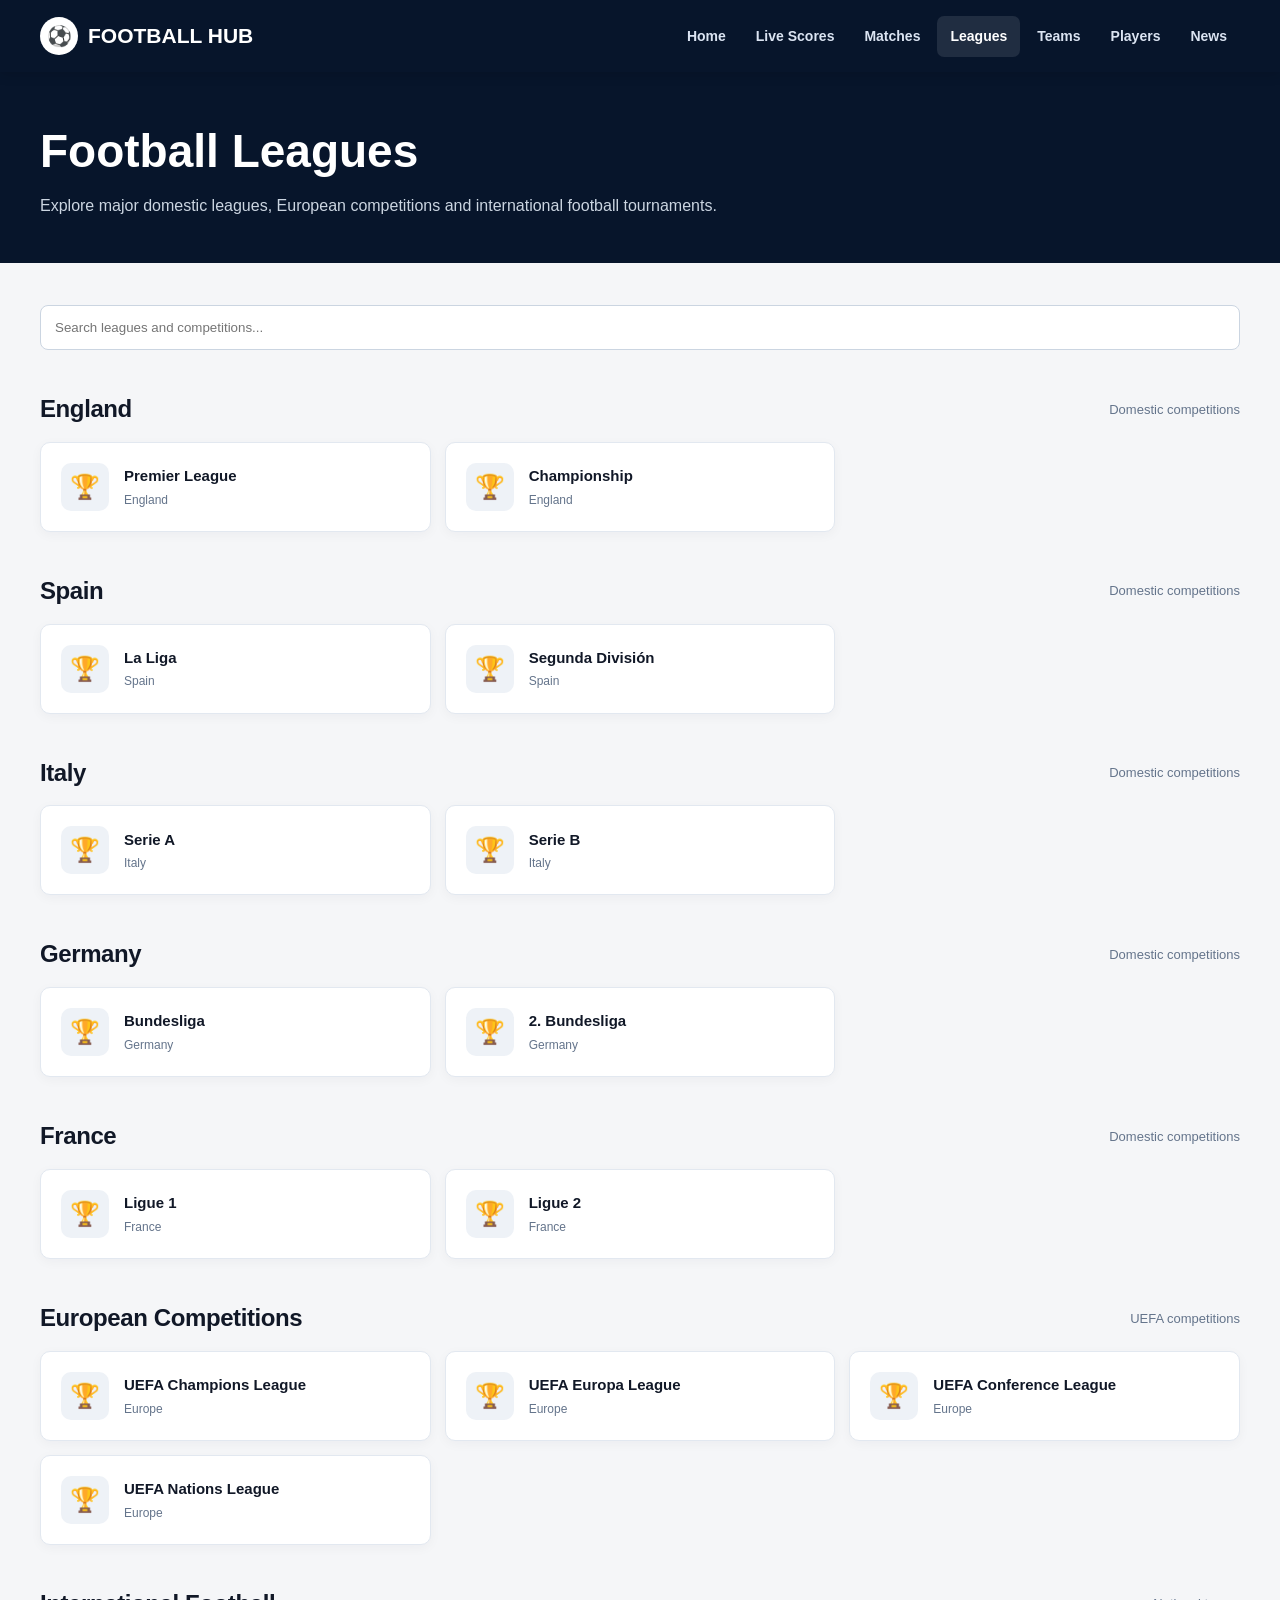
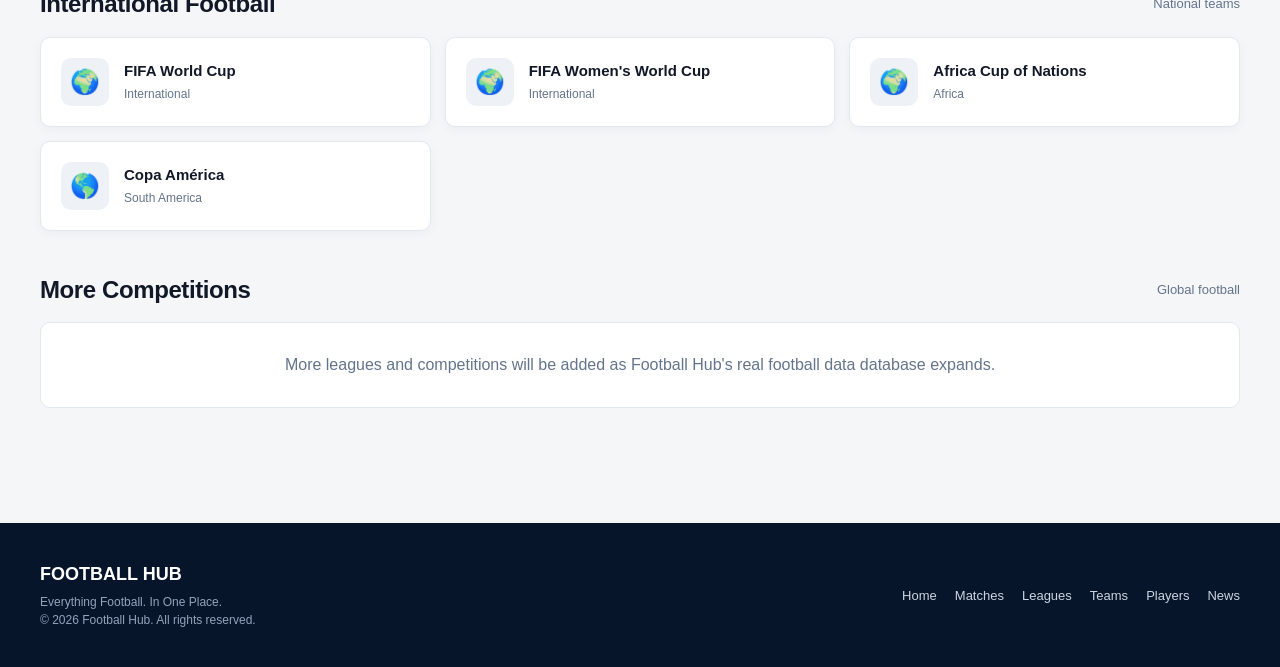
==== leagues.html @ 1ca44f1f "Create Football Hub leagues page Create the Football Hub leagues and competitions page with domestic" ====
<!DOCTYPE html>
<html lang="en">
<head>
  <meta charset="UTF-8">
  <meta name="viewport" content="width=device-width, initial-scale=1.0">

  <title>Leagues | Football Hub</title>

  <meta
    name="description"
    content="Explore football leagues and competitions from around the world on Football Hub."
  >

  <link rel="stylesheet" href="style.css">
</head>

<body>

  <!-- =====================================================
       HEADER
       ===================================================== -->

  <header class="site-header">

    <div class="container header-inner">

      <a href="index.html" class="logo">
        <span class="logo-ball">⚽</span>
        <span>FOOTBALL HUB</span>
      </a>

      <button
        class="menu-button"
        type="button"
        aria-label="Open navigation menu"
        aria-expanded="false"
      >
        ☰
      </button>

      <nav class="main-nav" aria-label="Main navigation">

        <a href="index.html">Home</a>
        <a href="matches.html">Live Scores</a>
        <a href="matches.html">Matches</a>
        <a href="leagues.html">Leagues</a>
        <a href="teams.html">Teams</a>
        <a href="players.html">Players</a>
        <a href="news.html">News</a>

      </nav>

    </div>

  </header>


  <!-- =====================================================
       PAGE HEADER
       ===================================================== -->

  <section class="page-header">

    <div class="container">

      <h1>
        Football Leagues
      </h1>

      <p>
        Explore major domestic leagues, European competitions
        and international football tournaments.
      </p>

    </div>

  </section>


  <!-- =====================================================
       MAIN CONTENT
       ===================================================== -->

  <main>

    <div class="container">


      <!-- =================================================
           SEARCH
           ================================================= -->

      <section class="section">

        <div class="search-box">

          <input
            type="search"
            id="league-search"
            placeholder="Search leagues and competitions..."
            aria-label="Search leagues"
          >

        </div>

      </section>


      <!-- =================================================
           ENGLAND
           ================================================= -->

      <section class="section">

        <div class="section-heading">

          <h2>
            England
          </h2>

          <span>
            Domestic competitions
          </span>

        </div>

        <div class="league-grid">


          <a
            href="matches.html"
            class="card league-card card-hover"
            data-league="Premier League England"
          >

            <div class="league-icon">
              🏆
            </div>

            <div>

              <h3>
                Premier League
              </h3>

              <p>
                England
              </p>

            </div>

          </a>


          <a
            href="matches.html"
            class="card league-card card-hover"
            data-league="Championship England"
          >

            <div class="league-icon">
              🏆
            </div>

            <div>

              <h3>
                Championship
              </h3>

              <p>
                England
              </p>

            </div>

          </a>


        </div>

      </section>


      <!-- =================================================
           SPAIN
           ================================================= -->

      <section class="section">

        <div class="section-heading">

          <h2>
            Spain
          </h2>

          <span>
            Domestic competitions
          </span>

        </div>

        <div class="league-grid">


          <a
            href="matches.html"
            class="card league-card card-hover"
            data-league="La Liga Spain"
          >

            <div class="league-icon">
              🏆
            </div>

            <div>

              <h3>
                La Liga
              </h3>

              <p>
                Spain
              </p>

            </div>

          </a>


          <a
            href="matches.html"
            class="card league-card card-hover"
            data-league="Segunda Division Spain"
          >

            <div class="league-icon">
              🏆
            </div>

            <div>

              <h3>
                Segunda División
              </h3>

              <p>
                Spain
              </p>

            </div>

          </a>


        </div>

      </section>


      <!-- =================================================
           ITALY
           ================================================= -->

      <section class="section">

        <div class="section-heading">

          <h2>
            Italy
          </h2>

          <span>
            Domestic competitions
          </span>

        </div>

        <div class="league-grid">


          <a
            href="matches.html"
            class="card league-card card-hover"
            data-league="Serie A Italy"
          >

            <div class="league-icon">
              🏆
            </div>

            <div>

              <h3>
                Serie A
              </h3>

              <p>
                Italy
              </p>

            </div>

          </a>


          <a
            href="matches.html"
            class="card league-card card-hover"
            data-league="Serie B Italy"
          >

            <div class="league-icon">
              🏆
            </div>

            <div>

              <h3>
                Serie B
              </h3>

              <p>
                Italy
              </p>

            </div>

          </a>


        </div>

      </section>


      <!-- =================================================
           GERMANY
           ================================================= -->

      <section class="section">

        <div class="section-heading">

          <h2>
            Germany
          </h2>

          <span>
            Domestic competitions
          </span>

        </div>

        <div class="league-grid">


          <a
            href="matches.html"
            class="card league-card card-hover"
            data-league="Bundesliga Germany"
          >

            <div class="league-icon">
              🏆
            </div>

            <div>

              <h3>
                Bundesliga
              </h3>

              <p>
                Germany
              </p>

            </div>

          </a>


          <a
            href="matches.html"
            class="card league-card card-hover"
            data-league="2 Bundesliga Germany"
          >

            <div class="league-icon">
              🏆
            </div>

            <div>

              <h3>
                2. Bundesliga
              </h3>

              <p>
                Germany
              </p>

            </div>

          </a>


        </div>

      </section>


      <!-- =================================================
           FRANCE
           ================================================= -->

      <section class="section">

        <div class="section-heading">

          <h2>
            France
          </h2>

          <span>
            Domestic competitions
          </span>

        </div>

        <div class="league-grid">


          <a
            href="matches.html"
            class="card league-card card-hover"
            data-league="Ligue 1 France"
          >

            <div class="league-icon">
              🏆
            </div>

            <div>

              <h3>
                Ligue 1
              </h3>

              <p>
                France
              </p>

            </div>

          </a>


          <a
            href="matches.html"
            class="card league-card card-hover"
            data-league="Ligue 2 France"
          >

            <div class="league-icon">
              🏆
            </div>

            <div>

              <h3>
                Ligue 2
              </h3>

              <p>
                France
              </p>

            </div>

          </a>


        </div>

      </section>


      <!-- =================================================
           EUROPE
           ================================================= -->

      <section class="section">

        <div class="section-heading">

          <h2>
            European Competitions
          </h2>

          <span>
            UEFA competitions
          </span>

        </div>

        <div class="league-grid">


          <a
            href="matches.html"
            class="card league-card card-hover"
            data-league="UEFA Champions League Europe"
          >

            <div class="league-icon">
              🏆
            </div>

            <div>

              <h3>
                UEFA Champions League
              </h3>

              <p>
                Europe
              </p>

            </div>

          </a>


          <a
            href="matches.html"
            class="card league-card card-hover"
            data-league="UEFA Europa League Europe"
          >

            <div class="league-icon">
              🏆
            </div>

            <div>

              <h3>
                UEFA Europa League
              </h3>

              <p>
                Europe
              </p>

            </div>

          </a>


          <a
            href="matches.html"
            class="card league-card card-hover"
            data-league="UEFA Conference League Europe"
          >

            <div class="league-icon">
              🏆
            </div>

            <div>

              <h3>
                UEFA Conference League
              </h3>

              <p>
                Europe
              </p>

            </div>

          </a>


          <a
            href="matches.html"
            class="card league-card card-hover"
            data-league="UEFA Nations League Europe"
          >

            <div class="league-icon">
              🏆
            </div>

            <div>

              <h3>
                UEFA Nations League
              </h3>

              <p>
                Europe
              </p>

            </div>

          </a>


        </div>

      </section>


      <!-- =================================================
           INTERNATIONAL FOOTBALL
           ================================================= -->

      <section class="section">

        <div class="section-heading">

          <h2>
            International Football
          </h2>

          <span>
            National teams
          </span>

        </div>

        <div class="league-grid">


          <a
            href="matches.html"
            class="card league-card card-hover"
            data-league="FIFA World Cup International"
          >

            <div class="league-icon">
              🌍
            </div>

            <div>

              <h3>
                FIFA World Cup
              </h3>

              <p>
                International
              </p>

            </div>

          </a>


          <a
            href="matches.html"
            class="card league-card card-hover"
            data-league="FIFA Women's World Cup International"
          >

            <div class="league-icon">
              🌍
            </div>

            <div>

              <h3>
                FIFA Women's World Cup
              </h3>

              <p>
                International
              </p>

            </div>

          </a>


          <a
            href="matches.html"
            class="card league-card card-hover"
            data-league="Africa Cup of Nations AFCON"
          >

            <div class="league-icon">
              🌍
            </div>

            <div>

              <h3>
                Africa Cup of Nations
              </h3>

              <p>
                Africa
              </p>

            </div>

          </a>


          <a
            href="matches.html"
            class="card league-card card-hover"
            data-league="Copa America South America"
          >

            <div class="league-icon">
              🌎
            </div>

            <div>

              <h3>
                Copa América
              </h3>

              <p>
                South America
              </p>

            </div>

          </a>


        </div>

      </section>


      <!-- =================================================
           MORE COMPETITIONS
           ================================================= -->

      <section class="section">

        <div class="section-heading">

          <h2>
            More Competitions
          </h2>

          <span>
            Global football
          </span>

        </div>

        <div class="no-results">

          <p>
            More leagues and competitions will be added as
            Football Hub's real football data database expands.
          </p>

        </div>

      </section>


    </div>

  </main>


  <!-- =====================================================
       FOOTER
       ===================================================== -->

  <footer class="site-footer">

    <div class="container footer-inner">

      <div>

        <div class="footer-logo">
          FOOTBALL HUB
        </div>

        <div class="footer-text">
          Everything Football. In One Place.
        </div>

        <div class="footer-text">
          © <span data-current-year></span> Football Hub.
          All rights reserved.
        </div>

      </div>


      <div class="footer-links">

        <a href="index.html">
          Home
        </a>

        <a href="matches.html">
          Matches
        </a>

        <a href="leagues.html">
          Leagues
        </a>

        <a href="teams.html">
          Teams
        </a>

        <a href="players.html">
          Players
        </a>

        <a href="news.html">
          News
        </a>

      </div>

    </div>

  </footer>


  <!-- =====================================================
       LEAGUE SEARCH
       ===================================================== -->

  <script>

    const leagueSearch = document.getElementById("league-search");

    if (leagueSearch) {

      leagueSearch.addEventListener("input", function () {

        const searchTerm = this.value.toLowerCase().trim();

        const leagueCards =
          document.querySelectorAll("[data-league]");

        leagueCards.forEach(function (card) {

          const leagueName =
            card.getAttribute("data-league").toLowerCase();

          if (leagueName.includes(searchTerm)) {
            card.style.display = "";
          } else {
            card.style.display = "none";
          }

        });

      });

    }

  </script>


  <script src="script.js"></script>

</body>
</html>
---- style.css ----
/* =========================================================
   FOOTBALL HUB
   Main Website Stylesheet
   ========================================================= */

* {
  margin: 0;
  padding: 0;
  box-sizing: border-box;
}

html {
  scroll-behavior: smooth;
}

body {
  font-family: Arial, Helvetica, sans-serif;
  background: #f5f6f8;
  color: #111827;
  line-height: 1.5;
}

a {
  color: inherit;
  text-decoration: none;
}

button,
input,
select,
textarea {
  font-family: inherit;
}

button {
  cursor: pointer;
}

/* =========================================================
   CONTAINER
   ========================================================= */

.container {
  width: min(1200px, calc(100% - 40px));
  margin: 0 auto;
}

/* =========================================================
   HEADER
   ========================================================= */

.site-header {
  width: 100%;
  background: #07152b;
  color: #ffffff;
  position: sticky;
  top: 0;
  z-index: 1000;
  box-shadow: 0 2px 12px rgba(0, 0, 0, 0.15);
}

.header-inner {
  min-height: 72px;
  display: flex;
  align-items: center;
  justify-content: space-between;
  gap: 20px;
}

.logo {
  display: inline-flex;
  align-items: center;
  gap: 10px;
  font-size: 21px;
  font-weight: 800;
  white-space: nowrap;
}

.logo-ball {
  width: 38px;
  height: 38px;
  border-radius: 50%;
  background: #ffffff;
  color: #07152b;
  display: flex;
  align-items: center;
  justify-content: center;
  font-size: 20px;
}

.main-nav {
  display: flex;
  align-items: center;
  gap: 4px;
}

.main-nav a {
  padding: 10px 13px;
  border-radius: 7px;
  color: #dbe4f2;
  font-size: 14px;
  font-weight: 600;
  transition: 0.2s ease;
}

.main-nav a:hover,
.main-nav a.active {
  background: rgba(255, 255, 255, 0.1);
  color: #ffffff;
}

.menu-button {
  display: none;
  border: 0;
  background: transparent;
  color: #ffffff;
  font-size: 27px;
  line-height: 1;
}

/* =========================================================
   HERO
   ========================================================= */

.hero {
  background:
    linear-gradient(
      rgba(4, 15, 32, 0.94),
      rgba(4, 15, 32, 0.94)
    ),
    radial-gradient(
      circle at top right,
      #164e63,
      #07152b 60%
    );

  color: #ffffff;
  padding: 70px 0;
}

.hero-content {
  max-width: 850px;
}

.hero-label {
  display: inline-block;
  padding: 7px 12px;
  margin-bottom: 18px;
  border: 1px solid rgba(255, 255, 255, 0.16);
  border-radius: 20px;
  background: rgba(255, 255, 255, 0.08);
  font-size: 13px;
  font-weight: 700;
}

.hero h1 {
  max-width: 850px;
  margin-bottom: 18px;
  font-size: clamp(38px, 6vw, 68px);
  line-height: 1.05;
  letter-spacing: -1.5px;
}

.hero p {
  max-width: 680px;
  margin-bottom: 28px;
  color: #cbd5e1;
  font-size: 18px;
}

.hero-actions {
  display: flex;
  align-items: center;
  gap: 12px;
  flex-wrap: wrap;
}

/* =========================================================
   BUTTONS
   ========================================================= */

.primary-button,
.secondary-button {
  display: inline-flex;
  align-items: center;
  justify-content: center;
  min-height: 45px;
  padding: 12px 20px;
  border-radius: 8px;
  font-size: 14px;
  font-weight: 700;
  transition: 0.2s ease;
}

.primary-button {
  background: #ffffff;
  border: 1px solid #ffffff;
  color: #07152b;
}

.primary-button:hover {
  background: #e5e7eb;
  transform: translateY(-1px);
}

.secondary-button {
  background: transparent;
  border: 1px solid #64748b;
  color: #ffffff;
}

.secondary-button:hover {
  background: rgba(255, 255, 255, 0.08);
}

/* =========================================================
   MAIN CONTENT
   ========================================================= */

main {
  padding: 42px 0 70px;
}

.section {
  margin-bottom: 45px;
}

.section-heading {
  display: flex;
  align-items: center;
  justify-content: space-between;
  gap: 15px;
  margin-bottom: 18px;
}

.section-heading h2 {
  font-size: 24px;
  line-height: 1.2;
  letter-spacing: -0.4px;
}

.section-heading span {
  color: #64748b;
  font-size: 13px;
}

/* =========================================================
   LIVE SCORES
   ========================================================= */

.live-box {
  padding: 28px;
  background: #ffffff;
  border: 1px solid #e2e8f0;
  border-radius: 12px;
  text-align: center;
  box-shadow: 0 3px 12px rgba(15, 23, 42, 0.05);
}

.live-icon {
  margin-bottom: 10px;
  font-size: 36px;
}

.live-box h3 {
  margin-bottom: 7px;
  font-size: 19px;
}

.live-box p {
  max-width: 650px;
  margin: 0 auto;
  color: #64748b;
  font-size: 14px;
}

.status {
  display: inline-flex;
  align-items: center;
  gap: 7px;
  margin-top: 16px;
  color: #475569;
  font-size: 12px;
  font-weight: 700;
}

.status-dot {
  width: 8px;
  height: 8px;
  border-radius: 50%;
  background: #94a3b8;
}

/* =========================================================
   CARDS
   ========================================================= */

.card {
  background: #ffffff;
  border: 1px solid #e2e8f0;
  border-radius: 10px;
  box-shadow: 0 3px 12px rgba(15, 23, 42, 0.04);
}

.card-hover {
  transition: 0.2s ease;
}

.card-hover:hover {
  transform: translateY(-2px);
  box-shadow: 0 7px 20px rgba(15, 23, 42, 0.08);
}

/* =========================================================
   QUICK ACCESS
   ========================================================= */

.quick-grid {
  display: grid;
  grid-template-columns: repeat(4, 1fr);
  gap: 14px;
}

.quick-card {
  padding: 20px;
}

.quick-card .icon {
  margin-bottom: 12px;
  font-size: 26px;
}

.quick-card h3 {
  margin-bottom: 5px;
  font-size: 16px;
}

.quick-card p {
  color: #64748b;
  font-size: 13px;
}

/* =========================================================
   LEAGUES
   ========================================================= */

.league-grid {
  display: grid;
  grid-template-columns: repeat(3, 1fr);
  gap: 14px;
}

.league-card {
  display: flex;
  align-items: center;
  gap: 15px;
  padding: 20px;
}

.league-icon {
  width: 48px;
  height: 48px;
  flex: 0 0 48px;
  display: flex;
  align-items: center;
  justify-content: center;
  border-radius: 10px;
  background: #eef2f7;
  font-size: 24px;
}

.league-card h3 {
  margin-bottom: 3px;
  font-size: 15px;
}

.league-card p {
  color: #64748b;
  font-size: 12px;
}

/* =========================================================
   FEATURES
   ========================================================= */

.features {
  display: grid;
  grid-template-columns: repeat(3, 1fr);
  gap: 16px;
}

.feature {
  padding: 25px;
  background: #07152b;
  border-radius: 12px;
  color: #ffffff;
}

.feature-icon {
  margin-bottom: 14px;
  font-size: 28px;
}

.feature h3 {
  margin-bottom: 7px;
  font-size: 17px;
}

.feature p {
  color: #cbd5e1;
  font-size: 13px;
}

/* =========================================================
   NEWS
   ========================================================= */

.news-box {
  padding: 25px;
}

.news-message {
  color: #64748b;
  font-size: 14px;
}

/* =========================================================
   PAGE HEADER
   ========================================================= */

.page-header {
  padding: 45px 0;
  background: #07152b;
  color: #ffffff;
}

.page-header h1 {
  margin-bottom: 8px;
  font-size: clamp(30px, 5vw, 46px);
}

.page-header p {
  max-width: 700px;
  color: #cbd5e1;
}

/* =========================================================
   MATCHES
   ========================================================= */

.match-list {
  display: grid;
  gap: 12px;
}

.match-card {
  display: grid;
  grid-template-columns: 1fr auto 1fr;
  align-items: center;
  gap: 20px;
  padding: 20px;
}

.match-team {
  display: flex;
  align-items: center;
  gap: 10px;
  font-weight: 700;
}

.match-team.away {
  justify-content: flex-end;
  text-align: right;
}

.team-badge {
  width: 40px;
  height: 40px;
  border-radius: 50%;
  background: #eef2f7;
  display: flex;
  align-items: center;
  justify-content: center;
}

.match-center {
  min-width: 95px;
  text-align: center;
}

.match-time {
  font-size: 13px;
  font-weight: 700;
}

.match-status {
  margin-top: 4px;
  color: #64748b;
  font-size: 11px;
}

/* =========================================================
   TABLES
   ========================================================= */

.table-wrapper {
  overflow-x: auto;
  background: #ffffff;
  border: 1px solid #e2e8f0;
  border-radius: 10px;
}

.data-table {
  width: 100%;
  min-width: 650px;
  border-collapse: collapse;
}

.data-table th,
.data-table td {
  padding: 13px 15px;
  border-bottom: 1px solid #e2e8f0;
  text-align: left;
  font-size: 13px;
}

.data-table th {
  background: #f8fafc;
  color: #475569;
  font-size: 12px;
  text-transform: uppercase;
  letter-spacing: 0.3px;
}

.data-table tr:last-child td {
  border-bottom: 0;
}

/* =========================================================
   SEARCH
   ========================================================= */

.search-box {
  display: flex;
  gap: 10px;
  margin-bottom: 20px;
}

.search-box input {
  width: 100%;
  min-height: 45px;
  padding: 10px 14px;
  border: 1px solid #cbd5e1;
  border-radius: 8px;
  background: #ffffff;
  color: #111827;
  outline: none;
}

.search-box input:focus {
  border-color: #64748b;
}

/* =========================================================
   FILTERS
   ========================================================= */

.filters {
  display: flex;
  align-items: center;
  gap: 10px;
  flex-wrap: wrap;
  margin-bottom: 20px;
}

.filters select {
  min-height: 42px;
  padding: 8px 12px;
  border: 1px solid #cbd5e1;
  border-radius: 8px;
  background: #ffffff;
  color: #111827;
}

/* =========================================================
   TEAM GRID
   ========================================================= */

.team-grid {
  display: grid;
  grid-template-columns: repeat(4, 1fr);
  gap: 14px;
}

.team-card {
  padding: 20px;
  text-align: center;
}

.team-card .team-badge {
  margin: 0 auto 12px;
  width: 55px;
  height: 55px;
}

.team-card h3 {
  margin-bottom: 3px;
  font-size: 15px;
}

.team-card p {
  color: #64748b;
  font-size: 12px;
}

/* =========================================================
   PLAYER GRID
   ========================================================= */

.player-grid {
  display: grid;
  grid-template-columns: repeat(4, 1fr);
  gap: 14px;
}

.player-card {
  padding: 20px;
  text-align: center;
}

.player-photo {
  width: 75px;
  height: 75px;
  margin: 0 auto 12px;
  border-radius: 50%;
  background: #eef2f7;
  display: flex;
  align-items: center;
  justify-content: center;
  font-size: 30px;
}

.player-card h3 {
  margin-bottom: 3px;
  font-size: 15px;
}

.player-card p {
  color: #64748b;
  font-size: 12px;
}

/* =========================================================
   NEWS GRID
   ========================================================= */

.news-grid {
  display: grid;
  grid-template-columns: repeat(3, 1fr);
  gap: 16px;
}

.news-card {
  overflow: hidden;
}

.news-image {
  height: 170px;
  background: #e2e8f0;
  display: flex;
  align-items: center;
  justify-content: center;
  color: #64748b;
  font-size: 13px;
}

.news-content {
  padding: 18px;
}

.news-category {
  margin-bottom: 7px;
  color: #64748b;
  font-size: 11px;
  font-weight: 700;
  text-transform: uppercase;
}

.news-card h3 {
  margin-bottom: 8px;
  font-size: 16px;
}

.news-card p {
  color: #64748b;
  font-size: 13px;
}

/* =========================================================
   AUTH PAGES
   ========================================================= */

.auth-page {
  min-height: calc(100vh - 72px);
  display: flex;
  align-items: center;
  justify-content: center;
  padding: 40px 20px;
}

.auth-card {
  width: min(430px, 100%);
  padding: 30px;
}

.auth-card h1 {
  margin-bottom: 8px;
  font-size: 27px;
}

.auth-card > p {
  margin-bottom: 25px;
  color: #64748b;
  font-size: 14px;
}

.form-group {
  margin-bottom: 17px;
}

.form-group label {
  display: block;
  margin-bottom: 7px;
  color: #334155;
  font-size: 13px;
  font-weight: 700;
}

.form-group input {
  width: 100%;
  min-height: 45px;
  padding: 10px 13px;
  border: 1px solid #cbd5e1;
  border-radius: 8px;
  outline: none;
  background: #ffffff;
}

.form-group input:focus {
  border-color: #64748b;
}

.form-submit {
  width: 100%;
  min-height: 45px;
  border: 0;
  border-radius: 8px;
  background: #07152b;
  color: #ffffff;
  font-weight: 700;
}

.form-submit:hover {
  background: #102644;
}

.form-footer {
  margin-top: 18px;
  text-align: center;
  color: #64748b;
  font-size: 13px;
}

.form-footer a {
  color: #07152b;
  font-weight: 700;
}

/* =========================================================
   FOOTER
   ========================================================= */

.site-footer {
  padding: 38px 0;
  background: #07152b;
  color: #ffffff;
}

.footer-inner {
  display: flex;
  align-items: center;
  justify-content: space-between;
  gap: 20px;
}

.footer-logo {
  margin-bottom: 5px;
  font-size: 18px;
  font-weight: 800;
}

.footer-text {
  color: #94a3b8;
  font-size: 12px;
}

.footer-links {
  display: flex;
  align-items: center;
  gap: 18px;
  flex-wrap: wrap;
}

.footer-links a {
  color: #cbd5e1;
  font-size: 13px;
}

.footer-links a:hover {
  color: #ffffff;
}

/* =========================================================
   UTILITY CLASSES
   ========================================================= */

.text-center {
  text-align: center;
}

.muted {
  color: #64748b;
}

.hidden {
  display: none !important;
}

.no-results {
  padding: 30px;
  background: #ffffff;
  border: 1px solid #e2e8f0;
  border-radius: 10px;
  color: #64748b;
  text-align: center;
}

/* =========================================================
   TABLET
   ========================================================= */

@media (max-width: 1000px) {

  .quick-grid {
    grid-template-columns: repeat(2, 1fr);
  }

  .league-grid {
    grid-template-columns: repeat(2, 1fr);
  }

  .team-grid {
    grid-template-columns: repeat(3, 1fr);
  }

  .player-grid {
    grid-template-columns: repeat(3, 1fr);
  }

  .news-grid {
    grid-template-columns: repeat(2, 1fr);
  }

  .features {
    grid-template-columns: 1fr;
  }
}

/* =========================================================
   MOBILE NAVIGATION
   ========================================================= */

@media (max-width: 800px) {

  .header-inner {
    min-height: 64px;
  }

  .menu-button {
    display: block;
  }

  .main-nav {
    display: none;
    position: absolute;
    top: 64px;
    left: 0;
    right: 0;
    padding: 10px 20px 18px;
    background: #07152b;
    border-top: 1px solid rgba(255, 255, 255, 0.08);
    flex-direction: column;
    align-items: stretch;
  }

  .main-nav.show {
    display: flex;
  }

  .main-nav a {
    width: 100%;
  }

  .match-card {
    grid-template-columns: 1fr;
    gap: 12px;
  }

  .match-team,
  .match-team.away {
    justify-content: center;
    text-align: center;
  }

  .match-center {
    margin: auto;
  }
}

/* =========================================================
   SMALL MOBILE
   ========================================================= */

@media (max-width: 600px) {

  .container {
    width: min(100% - 32px, 1200px);
  }

  .logo {
    font-size: 18px;
  }

  .logo-ball {
    width: 34px;
    height: 34px;
    font-size: 18px;
  }

  .hero {
    padding: 50px 0 55px;
  }

  .hero h1 {
    font-size: 40px;
  }

  .hero p {
    font-size: 16px;
  }

  main {
    padding: 30px 0 55px;
  }

  .quick-grid,
  .league-grid,
  .team-grid,
  .player-grid,
  .news-grid {
    grid-template-columns: 1fr;
  }

  .section-heading {
    align-items: flex-start;
    flex-direction: column;
  }

  .search-box {
    flex-direction: column;
  }

  .footer-inner {
    align-items: flex-start;
    flex-direction: column;
  }
}
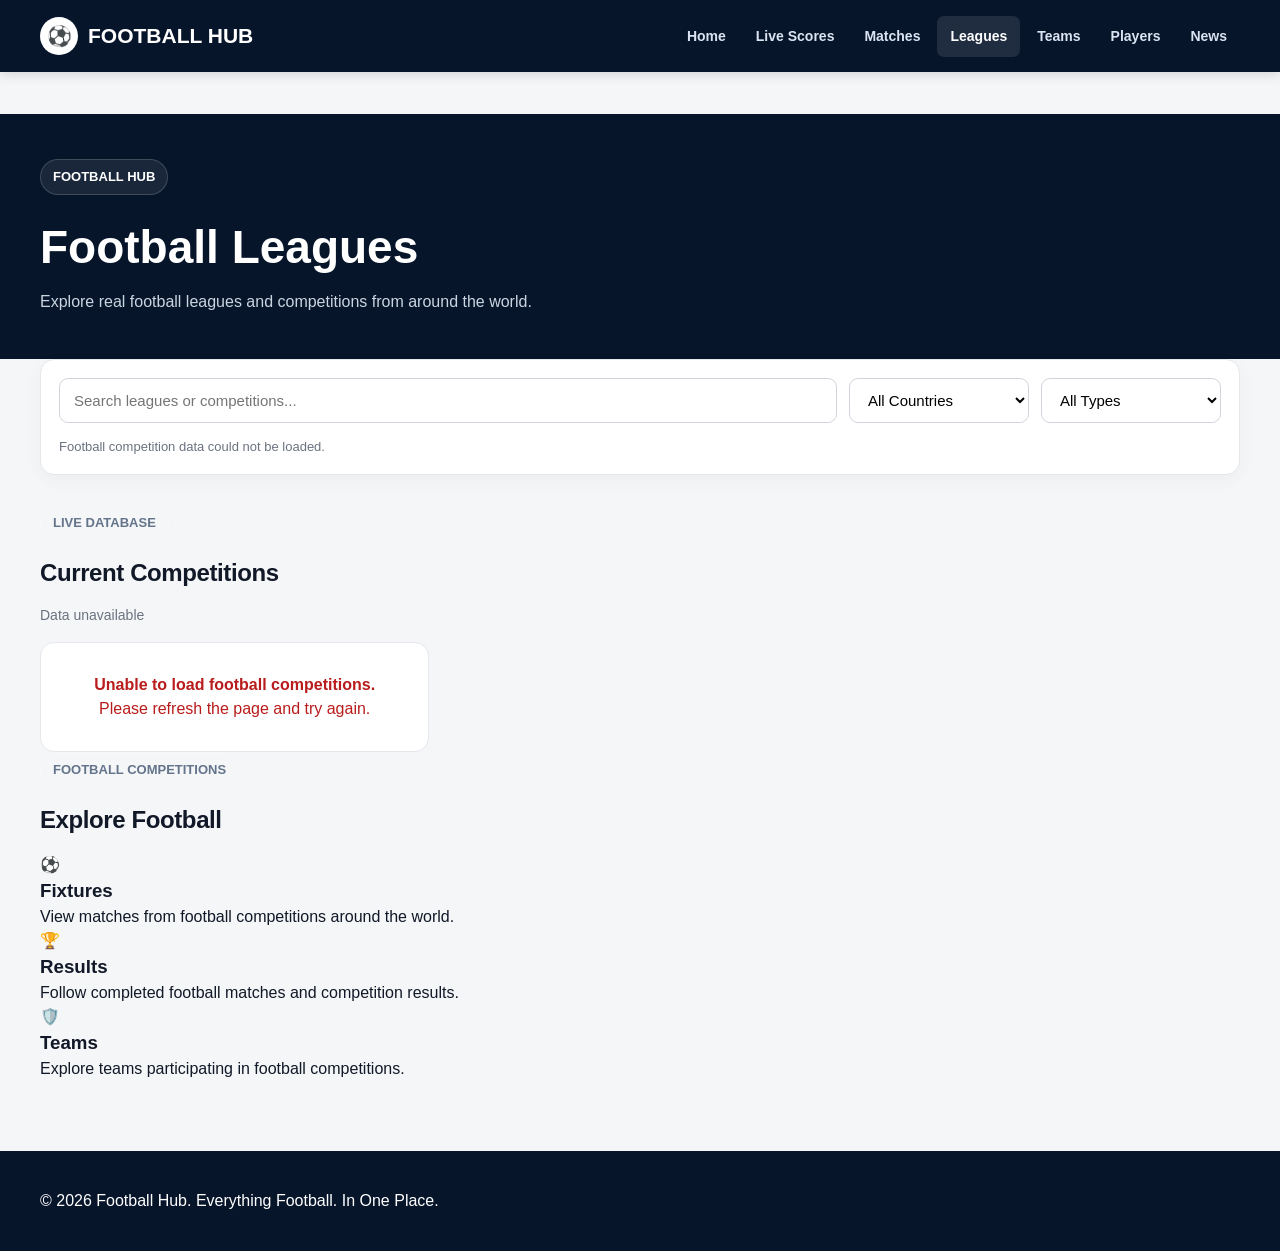
==== commit 07431a36: "Connect leagues page to real football data Replace the Football Hub leagues placeholder page with a " ====
--- a/leagues.html
+++ b/leagues.html
@@ -4,21 +4,167 @@
   <meta charset="UTF-8">
   <meta name="viewport" content="width=device-width, initial-scale=1.0">
 
-  <title>Leagues | Football Hub</title>
+  <title>Football Hub | Football Leagues & Competitions</title>
 
   <meta
     name="description"
-    content="Explore football leagues and competitions from around the world on Football Hub."
+    content="Explore real football leagues and competitions from around the world."
   >
 
   <link rel="stylesheet" href="style.css">
+
+  <style>
+    .league-controls {
+      background: #ffffff;
+      border: 1px solid #e5e7eb;
+      border-radius: 14px;
+      padding: 18px;
+      margin-bottom: 30px;
+      box-shadow: 0 5px 18px rgba(0, 0, 0, 0.04);
+    }
+
+    .league-controls-row {
+      display: flex;
+      flex-wrap: wrap;
+      gap: 12px;
+    }
+
+    .league-search {
+      flex: 1;
+      min-width: 220px;
+      border: 1px solid #d1d5db;
+      border-radius: 9px;
+      padding: 12px 14px;
+      font-size: 15px;
+      outline: none;
+    }
+
+    .league-search:focus {
+      border-color: #111827;
+    }
+
+    .league-select {
+      min-width: 180px;
+      border: 1px solid #d1d5db;
+      border-radius: 9px;
+      padding: 12px 14px;
+      background: #ffffff;
+      font-size: 15px;
+      cursor: pointer;
+    }
+
+    .league-status {
+      margin-top: 14px;
+      font-size: 13px;
+      color: #6b7280;
+    }
+
+    .real-leagues-grid {
+      display: grid;
+      grid-template-columns: repeat(3, minmax(0, 1fr));
+      gap: 16px;
+    }
+
+    .real-league-card {
+      display: flex;
+      align-items: center;
+      gap: 14px;
+      background: #ffffff;
+      border: 1px solid #e5e7eb;
+      border-radius: 14px;
+      padding: 17px;
+      box-shadow: 0 5px 18px rgba(0, 0, 0, 0.04);
+      transition: transform 0.2s ease, box-shadow 0.2s ease;
+    }
+
+    .real-league-card:hover {
+      transform: translateY(-2px);
+      box-shadow: 0 8px 24px rgba(0, 0, 0, 0.08);
+    }
+
+    .real-league-logo {
+      width: 52px;
+      height: 52px;
+      object-fit: contain;
+      flex-shrink: 0;
+    }
+
+    .real-league-info {
+      min-width: 0;
+    }
+
+    .real-league-info h3 {
+      margin: 0 0 5px;
+      font-size: 16px;
+      color: #111827;
+    }
+
+    .real-league-info p {
+      margin: 0;
+      font-size: 13px;
+      color: #6b7280;
+    }
+
+    .league-type {
+      display: inline-block;
+      margin-top: 7px;
+      font-size: 11px;
+      font-weight: 700;
+      text-transform: uppercase;
+      letter-spacing: 0.04em;
+      color: #6b7280;
+    }
+
+    .loading-state,
+    .empty-state,
+    .error-state {
+      background: #ffffff;
+      border: 1px solid #e5e7eb;
+      border-radius: 14px;
+      padding: 30px 20px;
+      text-align: center;
+      color: #6b7280;
+    }
+
+    .error-state {
+      color: #b91c1c;
+    }
+
+    .league-count {
+      margin-bottom: 16px;
+      color: #6b7280;
+      font-size: 14px;
+    }
+
+    @media (max-width: 1000px) {
+      .real-leagues-grid {
+        grid-template-columns: repeat(2, minmax(0, 1fr));
+      }
+    }
+
+    @media (max-width: 650px) {
+      .real-leagues-grid {
+        grid-template-columns: 1fr;
+      }
+
+      .league-controls-row {
+        flex-direction: column;
+      }
+
+      .league-search,
+      .league-select {
+        width: 100%;
+        min-width: 0;
+      }
+    }
+  </style>
 </head>
 
 <body>
 
-  <!-- =====================================================
+  <!-- ================================
        HEADER
-       ===================================================== -->
+  ================================= -->
 
   <header class="site-header">
 
@@ -32,14 +178,13 @@
       <button
         class="menu-button"
         type="button"
-        aria-label="Open navigation menu"
+        aria-label="Open navigation"
         aria-expanded="false"
       >
         ☰
       </button>
 
-      <nav class="main-nav" aria-label="Main navigation">
-
+      <nav class="main-nav">
         <a href="index.html">Home</a>
         <a href="matches.html">Live Scores</a>
         <a href="matches.html">Matches</a>
@@ -47,7 +192,6 @@
         <a href="teams.html">Teams</a>
         <a href="players.html">Players</a>
         <a href="news.html">News</a>
-
       </nav>
 
     </div>
@@ -55,821 +199,826 @@
   </header>
 
 
-  <!-- =====================================================
-       PAGE HEADER
-       ===================================================== -->
-
-  <section class="page-header">
-
-    <div class="container">
-
-      <h1>
-        Football Leagues
-      </h1>
-
-      <p>
-        Explore major domestic leagues, European competitions
-        and international football tournaments.
-      </p>
-
-    </div>
-
-  </section>
-
-
-  <!-- =====================================================
-       MAIN CONTENT
-       ===================================================== -->
+  <!-- ================================
+       MAIN
+  ================================= -->
 
   <main>
 
-    <div class="container">
-
-
-      <!-- =================================================
-           SEARCH
-           ================================================= -->
-
-      <section class="section">
-
-        <div class="search-box">
-
-          <input
-            type="search"
-            id="league-search"
-            placeholder="Search leagues and competitions..."
-            aria-label="Search leagues"
+    <section class="page-header">
+
+      <div class="container">
+
+        <span class="hero-label">
+          FOOTBALL HUB
+        </span>
+
+        <h1>
+          Football Leagues
+        </h1>
+
+        <p>
+          Explore real football leagues and competitions
+          from around the world.
+        </p>
+
+      </div>
+
+    </section>
+
+
+    <section class="main-section">
+
+      <div class="container">
+
+        <!-- CONTROLS -->
+
+        <div class="league-controls">
+
+          <div class="league-controls-row">
+
+            <input
+              type="search"
+              id="league-search"
+              class="league-search"
+              placeholder="Search leagues or competitions..."
+              autocomplete="off"
+            >
+
+            <select
+              id="country-filter"
+              class="league-select"
+            >
+              <option value="">All Countries</option>
+            </select>
+
+            <select
+              id="type-filter"
+              class="league-select"
+            >
+              <option value="">All Types</option>
+              <option value="League">League</option>
+              <option value="Cup">Cup</option>
+            </select>
+
+          </div>
+
+          <div
+            id="league-status"
+            class="league-status"
           >
+            Loading real football competitions...
+          </div>
 
         </div>
 
-      </section>
-
-
-      <!-- =================================================
-           ENGLAND
-           ================================================= -->
-
-      <section class="section">
+
+        <!-- REAL LEAGUES -->
 
         <div class="section-heading">
 
-          <h2>
-            England
-          </h2>
-
-          <span>
-            Domestic competitions
-          </span>
+          <div>
+
+            <span class="hero-label">
+              LIVE DATABASE
+            </span>
+
+            <h2>
+              Current Competitions
+            </h2>
+
+          </div>
 
         </div>
 
-        <div class="league-grid">
-
+
+        <div
+          id="league-count"
+          class="league-count"
+        >
+          Loading competitions...
+        </div>
+
+
+        <div
+          id="real-leagues"
+          class="real-leagues-grid"
+        >
+
+          <div class="loading-state">
+            Loading real football leagues...
+          </div>
+
+        </div>
+
+      </div>
+
+    </section>
+
+
+    <!-- ================================
+         FOOTBALL COMPETITIONS
+    ================================= -->
+
+    <section class="main-section">
+
+      <div class="container">
+
+        <div class="section-heading">
+
+          <div>
+
+            <span class="hero-label">
+              FOOTBALL COMPETITIONS
+            </span>
+
+            <h2>
+              Explore Football
+            </h2>
+
+          </div>
+
+        </div>
+
+
+        <div class="feature-grid">
 
           <a
             href="matches.html"
-            class="card league-card card-hover"
-            data-league="Premier League England"
+            class="feature-card"
           >
 
-            <div class="league-icon">
-              🏆
-            </div>
-
-            <div>
-
-              <h3>
-                Premier League
-              </h3>
-
-              <p>
-                England
-              </p>
-
-            </div>
+            <span class="feature-card-icon">
+              ⚽
+            </span>
+
+            <h3>
+              Fixtures
+            </h3>
+
+            <p>
+              View matches from football competitions
+              around the world.
+            </p>
 
           </a>
 
 
           <a
             href="matches.html"
-            class="card league-card card-hover"
-            data-league="Championship England"
+            class="feature-card"
           >
 
-            <div class="league-icon">
+            <span class="feature-card-icon">
               🏆
-            </div>
-
-            <div>
-
-              <h3>
-                Championship
-              </h3>
-
-              <p>
-                England
-              </p>
-
-            </div>
+            </span>
+
+            <h3>
+              Results
+            </h3>
+
+            <p>
+              Follow completed football matches
+              and competition results.
+            </p>
 
           </a>
 
 
+          <a
+            href="teams.html"
+            class="feature-card"
+          >
+
+            <span class="feature-card-icon">
+              🛡️
+            </span>
+
+            <h3>
+              Teams
+            </h3>
+
+            <p>
+              Explore teams participating in
+              football competitions.
+            </p>
+
+          </a>
+
         </div>
 
-      </section>
-
-
-      <!-- =================================================
-           SPAIN
-           ================================================= -->
-
-      <section class="section">
-
-        <div class="section-heading">
-
-          <h2>
-            Spain
-          </h2>
-
-          <span>
-            Domestic competitions
+      </div>
+
+    </section>
+
+  </main>
+
+
+  <!-- ================================
+       FOOTER
+  ================================= -->
+
+  <footer class="site-footer">
+
+    <div class="container">
+
+      <p>
+        © <span data-current-year></span>
+        Football Hub.
+        Everything Football. In One Place.
+      </p>
+
+    </div>
+
+  </footer>
+
+
+  <script src="script.js"></script>
+
+
+  <!-- ================================
+       REAL LEAGUE DATA
+  ================================= -->
+
+  <script>
+
+    const LEAGUES_API_ENDPOINT =
+      "/api/football";
+
+
+    const leagueContainer =
+      document.getElementById(
+        "real-leagues"
+      );
+
+
+    const leagueSearch =
+      document.getElementById(
+        "league-search"
+      );
+
+
+    const countryFilter =
+      document.getElementById(
+        "country-filter"
+      );
+
+
+    const typeFilter =
+      document.getElementById(
+        "type-filter"
+      );
+
+
+    const leagueStatus =
+      document.getElementById(
+        "league-status"
+      );
+
+
+    const leagueCount =
+      document.getElementById(
+        "league-count"
+      );
+
+
+    let allLeagues = [];
+
+
+    /* ================================
+       ESCAPE HTML
+    ================================= */
+
+    function escapeHtml(value) {
+
+      return String(value ?? "")
+        .replaceAll("&", "&amp;")
+        .replaceAll("<", "&lt;")
+        .replaceAll(">", "&gt;")
+        .replaceAll('"', "&quot;")
+        .replaceAll("'", "&#039;");
+
+    }
+
+
+    function escapeAttribute(value) {
+
+      return escapeHtml(value);
+
+    }
+
+
+    /* ================================
+       GET CURRENT LEAGUES
+    ================================= */
+
+    async function getLeagues() {
+
+      const url =
+        `${LEAGUES_API_ENDPOINT}?endpoint=leagues&current=true`;
+
+
+      const response =
+        await fetch(url);
+
+
+      let data;
+
+
+      try {
+
+        data =
+          await response.json();
+
+      } catch (error) {
+
+        throw new Error(
+          "Invalid response from football API."
+        );
+
+      }
+
+
+      if (!response.ok) {
+
+        if (data && data.errors) {
+
+          throw new Error(
+            Object.values(data.errors).join(", ")
+          );
+
+        }
+
+        throw new Error(
+          data?.error ||
+          "Unable to load leagues."
+        );
+
+      }
+
+
+      if (
+        data.errors &&
+        Object.keys(data.errors).length > 0
+      ) {
+
+        throw new Error(
+          Object.values(data.errors).join(", ")
+        );
+
+      }
+
+
+      return data.response || [];
+
+    }
+
+
+    /* ================================
+       BUILD COUNTRY FILTER
+    ================================= */
+
+    function buildCountryFilter(leagues) {
+
+      const countries =
+        new Set();
+
+
+      leagues.forEach(item => {
+
+        const country =
+          item?.country?.name;
+
+
+        if (country) {
+          countries.add(country);
+        }
+
+      });
+
+
+      const sortedCountries =
+        Array.from(countries)
+          .sort((a, b) =>
+            a.localeCompare(b)
+          );
+
+
+      countryFilter.innerHTML = `
+        <option value="">
+          All Countries
+        </option>
+      `;
+
+
+      sortedCountries.forEach(country => {
+
+        const option =
+          document.createElement("option");
+
+
+        option.value =
+          country;
+
+
+        option.textContent =
+          country;
+
+
+        countryFilter.appendChild(
+          option
+        );
+
+      });
+
+    }
+
+
+    /* ================================
+       CREATE LEAGUE CARD
+    ================================= */
+
+    function createLeagueCard(item) {
+
+      const league =
+        item?.league || {};
+
+
+      const country =
+        item?.country || {};
+
+
+      const card =
+        document.createElement("article");
+
+
+      card.className =
+        "real-league-card";
+
+
+      card.dataset.name =
+        (league.name || "")
+          .toLowerCase();
+
+
+      card.dataset.country =
+        (country.name || "")
+          .toLowerCase();
+
+
+      card.dataset.type =
+        (league.type || "")
+          .toLowerCase();
+
+
+      card.innerHTML = `
+
+        ${
+          league.logo
+            ? `
+              <img
+                src="${escapeAttribute(
+                  league.logo
+                )}"
+                alt="${escapeAttribute(
+                  league.name || "League"
+                )}"
+                class="real-league-logo"
+                loading="lazy"
+              >
+            `
+            : `
+              <div
+                class="real-league-logo"
+                aria-hidden="true"
+              >
+                ⚽
+              </div>
+            `
+        }
+
+
+        <div class="real-league-info">
+
+          <h3>
+            ${escapeHtml(
+              league.name ||
+              "Unknown Competition"
+            )}
+          </h3>
+
+          <p>
+            ${escapeHtml(
+              country.name ||
+              "International"
+            )}
+          </p>
+
+          <span class="league-type">
+            ${escapeHtml(
+              league.type ||
+              "Competition"
+            )}
           </span>
 
         </div>
 
-        <div class="league-grid">
-
-
-          <a
-            href="matches.html"
-            class="card league-card card-hover"
-            data-league="La Liga Spain"
-          >
-
-            <div class="league-icon">
-              🏆
-            </div>
-
-            <div>
-
-              <h3>
-                La Liga
-              </h3>
-
-              <p>
-                Spain
-              </p>
-
-            </div>
-
-          </a>
-
-
-          <a
-            href="matches.html"
-            class="card league-card card-hover"
-            data-league="Segunda Division Spain"
-          >
-
-            <div class="league-icon">
-              🏆
-            </div>
-
-            <div>
-
-              <h3>
-                Segunda División
-              </h3>
-
-              <p>
-                Spain
-              </p>
-
-            </div>
-
-          </a>
-
-
+      `;
+
+
+      return card;
+
+    }
+
+
+    /* ================================
+       DISPLAY LEAGUES
+    ================================= */
+
+    function displayLeagues(leagues) {
+
+      leagueContainer.innerHTML = "";
+
+
+      leagueCount.textContent =
+        `${leagues.length} ${
+          leagues.length === 1
+            ? "competition"
+            : "competitions"
+        }`;
+
+
+      if (!leagues.length) {
+
+        leagueContainer.innerHTML = `
+
+          <div class="empty-state">
+
+            <strong>
+              No competitions found.
+            </strong>
+
+            <p>
+              Try another search or filter.
+            </p>
+
+          </div>
+
+        `;
+
+        return;
+
+      }
+
+
+      leagues.forEach(item => {
+
+        leagueContainer.appendChild(
+          createLeagueCard(item)
+        );
+
+      });
+
+    }
+
+
+    /* ================================
+       FILTER LEAGUES
+    ================================= */
+
+    function filterLeagues() {
+
+      const search =
+        leagueSearch.value
+          .trim()
+          .toLowerCase();
+
+
+      const country =
+        countryFilter.value
+          .trim()
+          .toLowerCase();
+
+
+      const type =
+        typeFilter.value
+          .trim()
+          .toLowerCase();
+
+
+      const filtered =
+        allLeagues.filter(item => {
+
+          const league =
+            item?.league || {};
+
+
+          const itemCountry =
+            item?.country || {};
+
+
+          const name =
+            (league.name || "")
+              .toLowerCase();
+
+
+          const itemCountryName =
+            (itemCountry.name || "")
+              .toLowerCase();
+
+
+          const itemType =
+            (league.type || "")
+              .toLowerCase();
+
+
+          const matchesSearch =
+            !search ||
+            name.includes(search) ||
+            itemCountryName.includes(search);
+
+
+          const matchesCountry =
+            !country ||
+            itemCountryName === country;
+
+
+          const matchesType =
+            !type ||
+            itemType === type;
+
+
+          return (
+            matchesSearch &&
+            matchesCountry &&
+            matchesType
+          );
+
+        });
+
+
+      displayLeagues(filtered);
+
+
+      leagueStatus.textContent =
+        `Showing ${filtered.length} of ${allLeagues.length} current competitions.`;
+
+    }
+
+
+    /* ================================
+       LOAD LEAGUES
+    ================================= */
+
+    async function loadLeagues() {
+
+      leagueStatus.textContent =
+        "Loading real football competitions...";
+
+
+      leagueContainer.innerHTML = `
+
+        <div class="loading-state">
+          Loading real football leagues...
         </div>
 
-      </section>
-
-
-      <!-- =================================================
-           ITALY
-           ================================================= -->
-
-      <section class="section">
-
-        <div class="section-heading">
-
-          <h2>
-            Italy
-          </h2>
-
-          <span>
-            Domestic competitions
-          </span>
-
-        </div>
-
-        <div class="league-grid">
-
-
-          <a
-            href="matches.html"
-            class="card league-card card-hover"
-            data-league="Serie A Italy"
-          >
-
-            <div class="league-icon">
-              🏆
-            </div>
-
-            <div>
-
-              <h3>
-                Serie A
-              </h3>
-
-              <p>
-                Italy
-              </p>
-
-            </div>
-
-          </a>
-
-
-          <a
-            href="matches.html"
-            class="card league-card card-hover"
-            data-league="Serie B Italy"
-          >
-
-            <div class="league-icon">
-              🏆
-            </div>
-
-            <div>
-
-              <h3>
-                Serie B
-              </h3>
-
-              <p>
-                Italy
-              </p>
-
-            </div>
-
-          </a>
-
-
-        </div>
-
-      </section>
-
-
-      <!-- =================================================
-           GERMANY
-           ================================================= -->
-
-      <section class="section">
-
-        <div class="section-heading">
-
-          <h2>
-            Germany
-          </h2>
-
-          <span>
-            Domestic competitions
-          </span>
-
-        </div>
-
-        <div class="league-grid">
-
-
-          <a
-            href="matches.html"
-            class="card league-card card-hover"
-            data-league="Bundesliga Germany"
-          >
-
-            <div class="league-icon">
-              🏆
-            </div>
-
-            <div>
-
-              <h3>
-                Bundesliga
-              </h3>
-
-              <p>
-                Germany
-              </p>
-
-            </div>
-
-          </a>
-
-
-          <a
-            href="matches.html"
-            class="card league-card card-hover"
-            data-league="2 Bundesliga Germany"
-          >
-
-            <div class="league-icon">
-              🏆
-            </div>
-
-            <div>
-
-              <h3>
-                2. Bundesliga
-              </h3>
-
-              <p>
-                Germany
-              </p>
-
-            </div>
-
-          </a>
-
-
-        </div>
-
-      </section>
-
-
-      <!-- =================================================
-           FRANCE
-           ================================================= -->
-
-      <section class="section">
-
-        <div class="section-heading">
-
-          <h2>
-            France
-          </h2>
-
-          <span>
-            Domestic competitions
-          </span>
-
-        </div>
-
-        <div class="league-grid">
-
-
-          <a
-            href="matches.html"
-            class="card league-card card-hover"
-            data-league="Ligue 1 France"
-          >
-
-            <div class="league-icon">
-              🏆
-            </div>
-
-            <div>
-
-              <h3>
-                Ligue 1
-              </h3>
-
-              <p>
-                France
-              </p>
-
-            </div>
-
-          </a>
-
-
-          <a
-            href="matches.html"
-            class="card league-card card-hover"
-            data-league="Ligue 2 France"
-          >
-
-            <div class="league-icon">
-              🏆
-            </div>
-
-            <div>
-
-              <h3>
-                Ligue 2
-              </h3>
-
-              <p>
-                France
-              </p>
-
-            </div>
-
-          </a>
-
-
-        </div>
-
-      </section>
-
-
-      <!-- =================================================
-           EUROPE
-           ================================================= -->
-
-      <section class="section">
-
-        <div class="section-heading">
-
-          <h2>
-            European Competitions
-          </h2>
-
-          <span>
-            UEFA competitions
-          </span>
-
-        </div>
-
-        <div class="league-grid">
-
-
-          <a
-            href="matches.html"
-            class="card league-card card-hover"
-            data-league="UEFA Champions League Europe"
-          >
-
-            <div class="league-icon">
-              🏆
-            </div>
-
-            <div>
-
-              <h3>
-                UEFA Champions League
-              </h3>
-
-              <p>
-                Europe
-              </p>
-
-            </div>
-
-          </a>
-
-
-          <a
-            href="matches.html"
-            class="card league-card card-hover"
-            data-league="UEFA Europa League Europe"
-          >
-
-            <div class="league-icon">
-              🏆
-            </div>
-
-            <div>
-
-              <h3>
-                UEFA Europa League
-              </h3>
-
-              <p>
-                Europe
-              </p>
-
-            </div>
-
-          </a>
-
-
-          <a
-            href="matches.html"
-            class="card league-card card-hover"
-            data-league="UEFA Conference League Europe"
-          >
-
-            <div class="league-icon">
-              🏆
-            </div>
-
-            <div>
-
-              <h3>
-                UEFA Conference League
-              </h3>
-
-              <p>
-                Europe
-              </p>
-
-            </div>
-
-          </a>
-
-
-          <a
-            href="matches.html"
-            class="card league-card card-hover"
-            data-league="UEFA Nations League Europe"
-          >
-
-            <div class="league-icon">
-              🏆
-            </div>
-
-            <div>
-
-              <h3>
-                UEFA Nations League
-              </h3>
-
-              <p>
-                Europe
-              </p>
-
-            </div>
-
-          </a>
-
-
-        </div>
-
-      </section>
-
-
-      <!-- =================================================
-           INTERNATIONAL FOOTBALL
-           ================================================= -->
-
-      <section class="section">
-
-        <div class="section-heading">
-
-          <h2>
-            International Football
-          </h2>
-
-          <span>
-            National teams
-          </span>
-
-        </div>
-
-        <div class="league-grid">
-
-
-          <a
-            href="matches.html"
-            class="card league-card card-hover"
-            data-league="FIFA World Cup International"
-          >
-
-            <div class="league-icon">
-              🌍
-            </div>
-
-            <div>
-
-              <h3>
-                FIFA World Cup
-              </h3>
-
-              <p>
-                International
-              </p>
-
-            </div>
-
-          </a>
-
-
-          <a
-            href="matches.html"
-            class="card league-card card-hover"
-            data-league="FIFA Women's World Cup International"
-          >
-
-            <div class="league-icon">
-              🌍
-            </div>
-
-            <div>
-
-              <h3>
-                FIFA Women's World Cup
-              </h3>
-
-              <p>
-                International
-              </p>
-
-            </div>
-
-          </a>
-
-
-          <a
-            href="matches.html"
-            class="card league-card card-hover"
-            data-league="Africa Cup of Nations AFCON"
-          >
-
-            <div class="league-icon">
-              🌍
-            </div>
-
-            <div>
-
-              <h3>
-                Africa Cup of Nations
-              </h3>
-
-              <p>
-                Africa
-              </p>
-
-            </div>
-
-          </a>
-
-
-          <a
-            href="matches.html"
-            class="card league-card card-hover"
-            data-league="Copa America South America"
-          >
-
-            <div class="league-icon">
-              🌎
-            </div>
-
-            <div>
-
-              <h3>
-                Copa América
-              </h3>
-
-              <p>
-                South America
-              </p>
-
-            </div>
-
-          </a>
-
-
-        </div>
-
-      </section>
-
-
-      <!-- =================================================
-           MORE COMPETITIONS
-           ================================================= -->
-
-      <section class="section">
-
-        <div class="section-heading">
-
-          <h2>
-            More Competitions
-          </h2>
-
-          <span>
-            Global football
-          </span>
-
-        </div>
-
-        <div class="no-results">
-
-          <p>
-            More leagues and competitions will be added as
-            Football Hub's real football data database expands.
-          </p>
-
-        </div>
-
-      </section>
-
-
-    </div>
-
-  </main>
-
-
-  <!-- =====================================================
-       FOOTER
-       ===================================================== -->
-
-  <footer class="site-footer">
-
-    <div class="container footer-inner">
-
-      <div>
-
-        <div class="footer-logo">
-          FOOTBALL HUB
-        </div>
-
-        <div class="footer-text">
-          Everything Football. In One Place.
-        </div>
-
-        <div class="footer-text">
-          © <span data-current-year></span> Football Hub.
-          All rights reserved.
-        </div>
-
-      </div>
-
-
-      <div class="footer-links">
-
-        <a href="index.html">
-          Home
-        </a>
-
-        <a href="matches.html">
-          Matches
-        </a>
-
-        <a href="leagues.html">
-          Leagues
-        </a>
-
-        <a href="teams.html">
-          Teams
-        </a>
-
-        <a href="players.html">
-          Players
-        </a>
-
-        <a href="news.html">
-          News
-        </a>
-
-      </div>
-
-    </div>
-
-  </footer>
-
-
-  <!-- =====================================================
-       LEAGUE SEARCH
-       ===================================================== -->
-
-  <script>
-
-    const leagueSearch = document.getElementById("league-search");
-
-    if (leagueSearch) {
-
-      leagueSearch.addEventListener("input", function () {
-
-        const searchTerm = this.value.toLowerCase().trim();
-
-        const leagueCards =
-          document.querySelectorAll("[data-league]");
-
-        leagueCards.forEach(function (card) {
-
-          const leagueName =
-            card.getAttribute("data-league").toLowerCase();
-
-          if (leagueName.includes(searchTerm)) {
-            card.style.display = "";
-          } else {
-            card.style.display = "none";
+      `;
+
+
+      try {
+
+        allLeagues =
+          await getLeagues();
+
+
+        /*
+         * Remove duplicates by league ID.
+         * A competition can have more than one
+         * current season entry.
+         */
+
+        const uniqueLeagues =
+          new Map();
+
+
+        allLeagues.forEach(item => {
+
+          const id =
+            item?.league?.id;
+
+
+          if (
+            id !== undefined &&
+            id !== null
+          ) {
+
+            if (!uniqueLeagues.has(id)) {
+
+              uniqueLeagues.set(
+                id,
+                item
+              );
+
+            }
+
           }
 
         });
 
-      });
-
-    }
+
+        allLeagues =
+          Array.from(
+            uniqueLeagues.values()
+          );
+
+
+        buildCountryFilter(
+          allLeagues
+        );
+
+
+        displayLeagues(
+          allLeagues
+        );
+
+
+        leagueStatus.textContent =
+          `${allLeagues.length} current football competitions loaded from real data.`;
+
+      } catch (error) {
+
+        console.error(
+          "Leagues API error:",
+          error
+        );
+
+
+        leagueContainer.innerHTML = `
+
+          <div class="error-state">
+
+            <strong>
+              Unable to load football competitions.
+            </strong>
+
+            <p>
+              Please refresh the page and try again.
+            </p>
+
+          </div>
+
+        `;
+
+
+        leagueCount.textContent =
+          "Data unavailable";
+
+
+        leagueStatus.textContent =
+          "Football competition data could not be loaded.";
+
+      }
+
+    }
+
+
+    /* ================================
+       SEARCH
+    ================================= */
+
+    leagueSearch.addEventListener(
+      "input",
+      filterLeagues
+    );
+
+
+    /* ================================
+       COUNTRY FILTER
+    ================================= */
+
+    countryFilter.addEventListener(
+      "change",
+      filterLeagues
+    );
+
+
+    /* ================================
+       TYPE FILTER
+    ================================= */
+
+    typeFilter.addEventListener(
+      "change",
+      filterLeagues
+    );
+
+
+    /* ================================
+       INITIAL LOAD
+    ================================= */
+
+    loadLeagues();
 
   </script>
-
-
-  <script src="script.js"></script>
 
 </body>
 </html>
